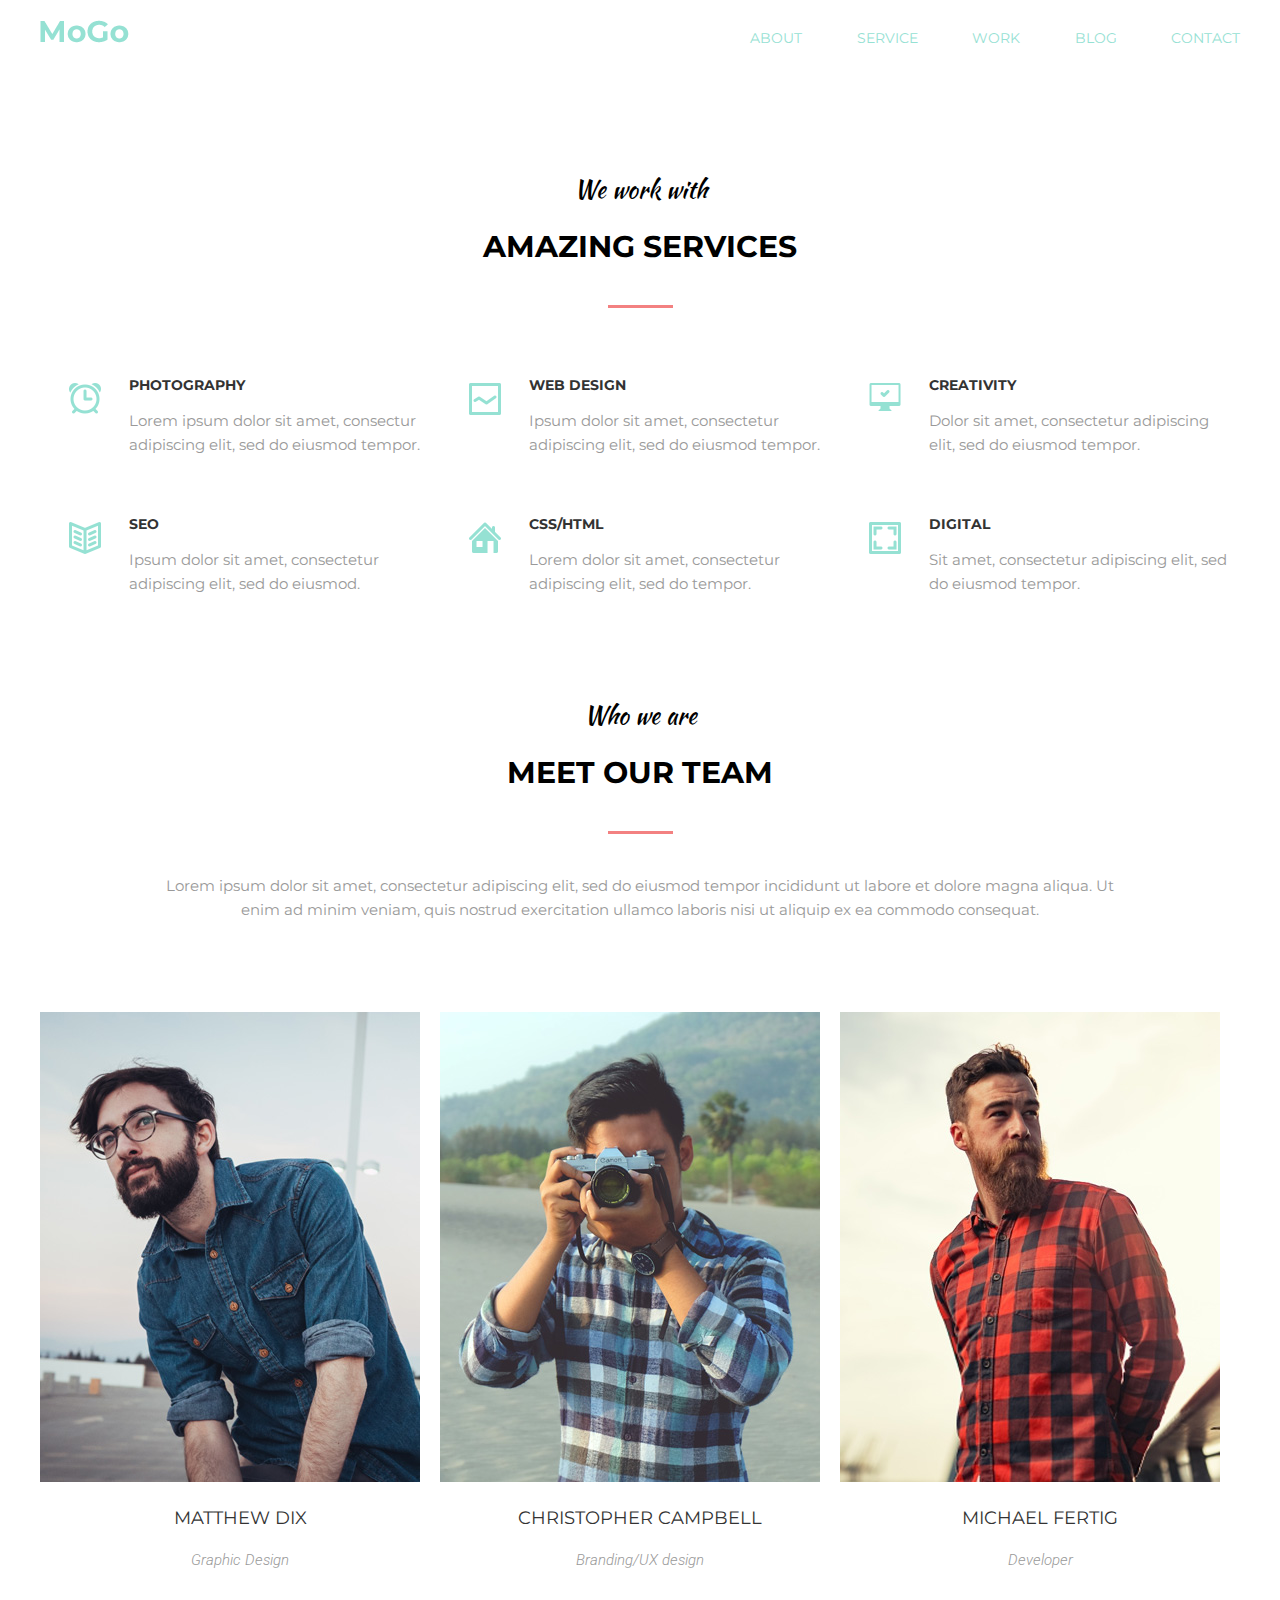
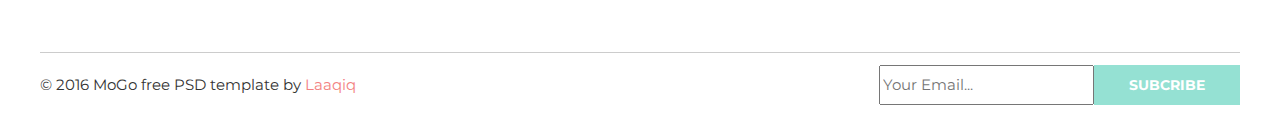
==== Homework06/index.html @ 7920e451 "Homework06" ====
<!DOCTYPE html>
<html lang="zxx">
    <head>
    <meta charset="UTF-8">
    <meta name="viewport" content="width=device-width, initial-scale=1.0">
    <meta http-equiv="X-UA-Compatible" content="ie=edge">
    <title>homework06</title>
    <link rel="stylesheet" href="css/normalize.css">
    <link href="https://fonts.googleapis.com/css?family=Kaushan+Script&display=swap" rel="stylesheet">
    <link href="https://fonts.googleapis.com/css?family=Montserrat:400,700&display=swap" rel="stylesheet">
    <link href="https://fonts.googleapis.com/css?family=Roboto:300,400,900&display=swap" rel="stylesheet">
    <link rel="stylesheet" href="css/style.css">
    </head>

    <body>
        <!-- <h1>Web and Design Studio</h1> -->
        <header class="page-header contaner">
            <nav class="menu-wrapper"> 
                <a class="logo" href="#">
                    <img src="img/icons/MoGo_logo8923.png" alt="MoGo Logo" />
                </a>
            
                <ul class="menu-list">
                    <li class="menu-list-item"><a class="menu-link" href="#">about</a></li>
                    <li class="menu-list-item"><a class="menu-link" href="#">service</a></li>
                    <li class="menu-list-item"><a class="menu-link" href="#">work</a></li>
                    <li class="menu-list-item"><a class="menu-link" href="#">blog</a></li>
                    <li class="menu-list-item"><a class="menu-link" href="#">contact</a></li>
                </ul>
            </nav>
        </header>
        <!-- Main content>  -->
        <main> 
            <!--Services-->
            <section class="services-wrapper contaner">
                
                <div class="title-wrapper"> 
                    <span class="title-pre">We work with</span>
                    <h2 class="title-main">amazing services</h2>
                </div>

                <ul class="services">
                    <li class="services-items icon-alarm">
                        <h3 class="title-item">Photography</h3>
                        <p class="text-item">Lorem ipsum dolor sit amet, consectur adipiscing elit, sed do eiusmod tempor.</p>
                    </li>
                    <li class="services-items icon-line">
                        
                        <h3 class="title-item">Web Design</h3>
                        <p class="text-item">Ipsum dolor sit amet, consectetur adipiscing elit, sed do eiusmod tempor.</p>
                    </li>
                    <li class="services-items icon-comp">
                        
                        <h3 class="title-item">Creativity</h3>
                        <p class="text-item">Dolor sit amet, consectetur adipiscing elit, sed do eiusmod tempor.</p>
                    </li>
                    <li class="services-items icon-book">
                        
                        <h3 class="title-item">seo</h3>
                        <p class="text-item">Ipsum dolor sit amet, consectetur adipiscing elit, sed do eiusmod.</p>
                    </li>
                    <li class="services-items icon-home">
                        
                        <h3 class="title-item">Css/Html</h3>
                        <p class="text-item">Lorem dolor sit amet, consectetur adipiscing elit, sed do tempor.</p>
                    </li>
                    <li class="services-items icon-image">
                        
                        <h3 class="title-item">digital</h3>
                        <p class="text-item">Sit amet, consectetur adipiscing elit, sed do eiusmod tempor.</p>
                    </li>
                </ul>
            </section>

            <!-- </div>
                <ul class="slader">
                    <li class="slader-item">
                        <div class="slader-item-image-wrapp">
                            <p class="slader-name">AFFORDABLE PARIS TOURS</p>
                            <span class="slader-category">CITY TOURS / TOUR TICKETS / TOUR GUIDES</span>
                            <button class="button-slade button-slade-right">></button>
                            <button class="button-slade button-slade-left"><</button>  
                        </div>
                    </li>
                </ul>
            </div> -->

            <!-- Team -->

            <section class="team-wrapper"> 

                <div class="title-wrapper title-team"> 
                    <span class="title-pre">Who we are</span>
                    <h2 class="title-main">meet our team</h2>
                    <p class="title-text">Lorem ipsum dolor sit amet, consectetur adipiscing elit, sed do eiusmod tempor incididunt ut labore et dolore magna aliqua. Ut enim ad minim veniam, quis nostrud exercitation ullamco laboris nisi ut aliquip ex ea commodo consequat.</p>
                </div>

                <ul class="team-list contaner">
                    
                    <li class="team-list-item contaner">
                        <div class="overlay">
                                <ul class="team-list-item-icons">
                                        <li>
                                            <a href="#" class="team-list-item-icon icon-facebook">
                                                <span class="visually-hidden">Facebook</span>
                                            </a>
                                        </li>
                                        <li>
                                            <a href="#" class="team-list-item-icon icon-twetter">
                                                <span class="visually-hidden">Twetter</span>
                                            </a>
                                        </li>                                    
                                        <li>
                                            <a href="#" class="team-list-item-icon icon-pinterest">
                                                <span class="visually-hidden">Pinterest</span>
                                            </a>
                                        </li>  
                                        <li>
                                            <a href="#" class="team-list-item-icon icon-instagram">
                                                <span class="visually-hidden">Instagram</span>
                                            </a>
                                        </li>                               
                                </ul>
                        </div>
                        <div class="team-list-image-wrapper">
                            <img src="img/Team/Desiner380470.jpg" alt="Desiner" width="380" height="470" class="team-list-image">
                        </div>
                        <div class="team-list-item-name-wrapp">
                            <h3 class="team-list-item-name">Matthew Dix</h3>
                            <span class="team-list-pos">Graphic Design</span>
                        </div>
                    </li>

                    <li class="team-list-item contaner">
                        <div class="overlay">
                            <ul class="team-list-item-icons">
                                <li>
                                    <a href="#" class="team-list-item-icon icon-facebook">
                                        <span class="visually-hidden">Facebook</span>
                                    </a>
                                </li>
                                <li>
                                    <a href="#" class="team-list-item-icon icon-twetter">
                                        <span class="visually-hidden">Twetter</span>
                                    </a>
                                </li>                                    
                                <li>
                                    <a href="#" class="team-list-item-icon icon-pinterest">
                                        <span class="visually-hidden">Pinterest</span>
                                    </a>
                                </li>  
                                <li>
                                    <a href="#" class="team-list-item-icon icon-instagram">
                                        <span class="visually-hidden">Instagram</span>
                                    </a>
                                </li>                               
                            </ul>
                        </div>
                        <div class="team-list-image-wrapper">
                            <img src="img/Team/Branding380470.jpg" alt="Branding" width="380" height="470" class="team-list-image">
                        </div>
                        <div class="team-list-item-name-wrapp">
                            <h3 class="team-list-item-name">Christopher Campbell</h3>
                            <span class="team-list-pos">Branding/UX design</span>
                        </div>
                    </li>

                    <li class="team-list-item contaner">
                        <div class="overlay">
                                <ul class="team-list-item-icons">
                                        <li>
                                            <a href="#" class="team-list-item-icon icon-facebook">
                                                <span class="visually-hidden">Facebook</span>
                                            </a>
                                        </li>
                                        <li>
                                            <a href="#" class="team-list-item-icon icon-twetter">
                                                <span class="visually-hidden">Twetter</span>
                                            </a>
                                        </li>                                    
                                        <li>
                                            <a href="#" class="team-list-item-icon icon-pinterest">
                                                <span class="visually-hidden">Pinterest</span>
                                            </a>
                                        </li>  
                                        <li>
                                            <a href="#" class="team-list-item-icon icon-instagram">
                                                <span class="visually-hidden">Instagram</span>
                                            </a>
                                        </li>                               
                                </ul>
                        </div>
                        <div class="team-list-image-wrapper">
                            <img src="img/Team/Develoner380470.jpg" alt="Developer" width="380" height="470" class="team-list-image">
                        </div>
                        <div class="team-list-item-name-wrapp">
                            <h3 class="team-list-item-name">Michael Fertig</h3>
                            <span class="team-list-pos">Developer</span>
                        </div>
                    </li>
    
                </ul>
            </section>

        </main>
        
        <!-- footer -->
        <footer class="footer contaner">
            <div class="copywrites">
                <span class="footer-details writes">© 2016 MoGo free PSD template by </span>
                <span class="footer-details author">Laaqiq</span>
            </div>
            <form class="footer-form">
            
                <p class="footer-email"><input type="email" name="login" placeholder="Your Email..."></p>
                <button class="button-subcribe">subcribe</button>
                
            </form>
        
        </footer>
    </body> 
</html>
---- Homework06/css/style.css ----
html {
    box-sizing: border-box;
}

*, *::before, *::after {
  box-sizing: inherit;
}

body {
    font-family: 'Roboto', sans-serif;
    font-family: 'Montserrat', sans-serif;
    background: rgb(255, 255, 255);
    font-size: 15px;
    line-height: 24px;
}

/* header */

.page-header {
  margin: 0 auto;
  padding: 0;
}


.menu-wrapper {
  display: flex;
  justify-content: space-between;
  align-items: flex-end;
  min-height: 50px;
    margin: 0 auto;
    padding: 0; 
  
}

.contaner {
    
    width: 1200px;
    margin: 0 auto;
    padding: 0;
}


.logo {
  display: block;
  width: 89px;
}

/* site-navigation */
.menu-list {
display: flex;
justify-content: space-between;
    list-style: none;
    width: 490px;
    margin: 0;
    padding: 0;
}


.menu-link {
  font-family: 'Montserrat', sans-serif;
    text-transform: uppercase;
    color: #95e1d3;
    text-decoration: none;
    font-size: 14px;
    line-height: 17px;
    font-weight: 400;
}

.menu-link::after {
  display: none;
  content: "";
  width: 62px;
  height: 3px;
  margin: 0 auto;
  background-color: #95e1d3;
}

.menu-link:hover:after {
  display: block;
  background-color: #f38181;
}

.menu-link:hover,
.menu-link:focus {
    color: #f38181;   
}

/* 
  services part */

.title-wrapper {
  display: flex;
  align-items: center;
  justify-content: center;
  flex-wrap: wrap;
  flex-direction: column;
  margin-top: 125px;
}

.title-pre {
  font-family: 'Kaushan Script', cursive;
  font-size: 24px;
  line-height: 29px;
}

.title-main {
  font-family: 'Montserrat', sans-serif;
  text-transform: uppercase;
  text-decoration: none;
  font-size: 30px;
  line-height: 36px;
  font-weight: bold;
}

.title-main::after {
  display: block;
  content: "";
  width: 65px;
  height: 3px;
  margin: 0 auto;
  margin-top: 40px;
  /* margin-bottom: 12px;  */
  background-color: #f38181;
}

/* <!--Services-list--> */

.services {
  list-style: none;
  color: #999999;
  display: flex;
    margin: 0 auto;
    padding: 0;
    /* background-color: #212121; */
    flex-wrap: wrap;
    justify-content: space-around;
}

 .services-items {
    position: relative;
    width: 382px;
    margin-top: 30px;
    padding-left: 80px;
    /* background: #e9f0fd; */
    /* cursor: pointer; */
    /* box-shadow: 2px 2px 2px 2px hsla(0, 0%, 0%, .2); */
  }

  .services-items::before {
    position: absolute;
    left: 20px;
    top: 20px;
    content: "";
    display: inline-block;
    width: 32px;
    background-color: transparent;
    
  }

  .icon-alarm::before {
    background-image: url(../img/icons/ALARM3231.png);
    height: 31px;
  }

  .icon-line::before {
    background-image: url(../img/icons/LINE\ GRAPH3232.png);
    height: 32px;
  }

  .icon-comp::before {
    background-image: url(../img/icons/COMPUTER\ _\ OK3228.png);
    height: 28px;
  }

  .icon-book::before {
    background-image: url(../img/icons/BOOK\ 23232.png);
    height: 32px;
  }

  .icon-home::before {
    background-image: url(../img/icons/HOME3231.png);
    height: 31px;
  }

  .icon-image::before {
    background-image: url(../img/icons/IMAGE3232.png);
    height: 32px;
  }
  
  .title-item {
  font-family: 'Montserrat', sans-serif;
  text-transform: uppercase;
  text-decoration: none;
  font-size: 14px;
  line-height: 17px;
  color: #333333;
  }

  /* <!-- Team --> */

  .title-team {
    margin-top: 90px;
  }

.title-text {
  display: block;
  width: 980px;
  margin: 0 auto;
  margin-bottom: 90px;
  color: #999999;
  text-align: center;
  margin-top: 15px;
}
  
.team-list {
  list-style: none;
  display: flex;
  justify-content: space-between;
}

.team-list-item {
  position: relative;
  transition-property: overlay;
}

.overlay {
  background-image: -moz-linear-gradient( 90deg, rgb(252,227,138) 0%, rgb(243,129,129) 100%);
  background-image: -webkit-linear-gradient( 90deg, rgb(252,227,138) 0%, rgb(243,129,129) 100%);
  background-image: -ms-linear-gradient( 90deg, rgb(252,227,138) 0%, rgb(243,129,129) 100%);
  position: absolute;
  width: 380px;
  height: 470px;
  z-index: 19;
  opacity: 0;
}

.team-list-item:hover .overlay {
  opacity: 0.9;
  box-shadow: 10px 10px 0 0 rgb(149, 225, 211);
  transform: translate(-10px,-10px);
  transition-duration: .2s;
  transition-timing-function: linear;
}

.team-list-item-name-wrapp {
  margin-bottom: 80px;
  text-align: center;
}

.team-list-item-name {
  color: #333333;
  text-transform: uppercase;
  font-weight: 400;
}

.team-list-pos {
  font-family: 'Roboto', sans-serif;
  color: #999999;
  font-style: italic;
  font-weight: 300;
}
  
.team-list-item-icons {
  position: absolute;
  display: inline-block;
  top: 200px;
  left: 70px;
  width: 100%;
  height: 59px;
  border: none;
  padding: 0;
  margin: 0; 
  list-style: none;
  z-index: 20;   
  }

.team-list-item-icons li {
  display: inline-block;
}

.team-list-item-icon {
  display: block;
  border: none;
  padding: 0;
  margin: 0;
  background-color: #fce38a;
  background-repeat: no-repeat;
  background-position: center;
  width: 59px;
  height: 59px;
  cursor: pointer;
  z-index: 20;
  }

.icon-facebook {
  background-image: url('../img/socials/facebook1326.png');
}

.icon-twetter {
  background-image: url('../img/socials/twitter2622.png');
}

.icon-pinterest {
  background-image: url('../img/socials/pinterest2126.png');
}

.icon-instagram {
  background-image: url('../img/socials/instagram2626.png');
}

.team-list-item-icon:hover {
  background-color: #95e1d3;
  opacity: 1;
}

/* footer part */
  
.footer {
  display: flex;
  justify-content: space-between;
  align-items: center;
  height: 65px;
  padding: 0;
  border-top: 1px solid #cccccc;
}

.button-subcribe {
  border: none;
  margin: 0;
  padding: 12px 35px;
  background-color: #95e1d3;
  font-size: 14px;
  font-weight: bold;
  text-transform: uppercase;
  color: white;
  cursor: pointer;
}

.footer-form {
  display: flex;
  align-items: center;
}

.footer-email {
  display: flex;
  margin: 0;
  height: 40px;
  align-content: stretch;
  font-style: italic;
}

.footer-details {
   font-family: 'Montserrat', sans-serif;
}

.writes {
  color: #333333;
}

.author {
    color: #f38181;
}

/* visually-hidden helper */
.visually-hidden:not(:focus):not(:active),
input[type=«checkbox»].visually-hidden,
input[type=«radio»].visually-hidden {
  position: absolute;

  width: 1px;
  height: 1px;
  margin: -1px;
  border: 0;
  padding: 0;

  white-space: nowrap;

  clip-path: inset(100%);
  clip: rect(0 0 0 0);
  overflow: hidden;
}
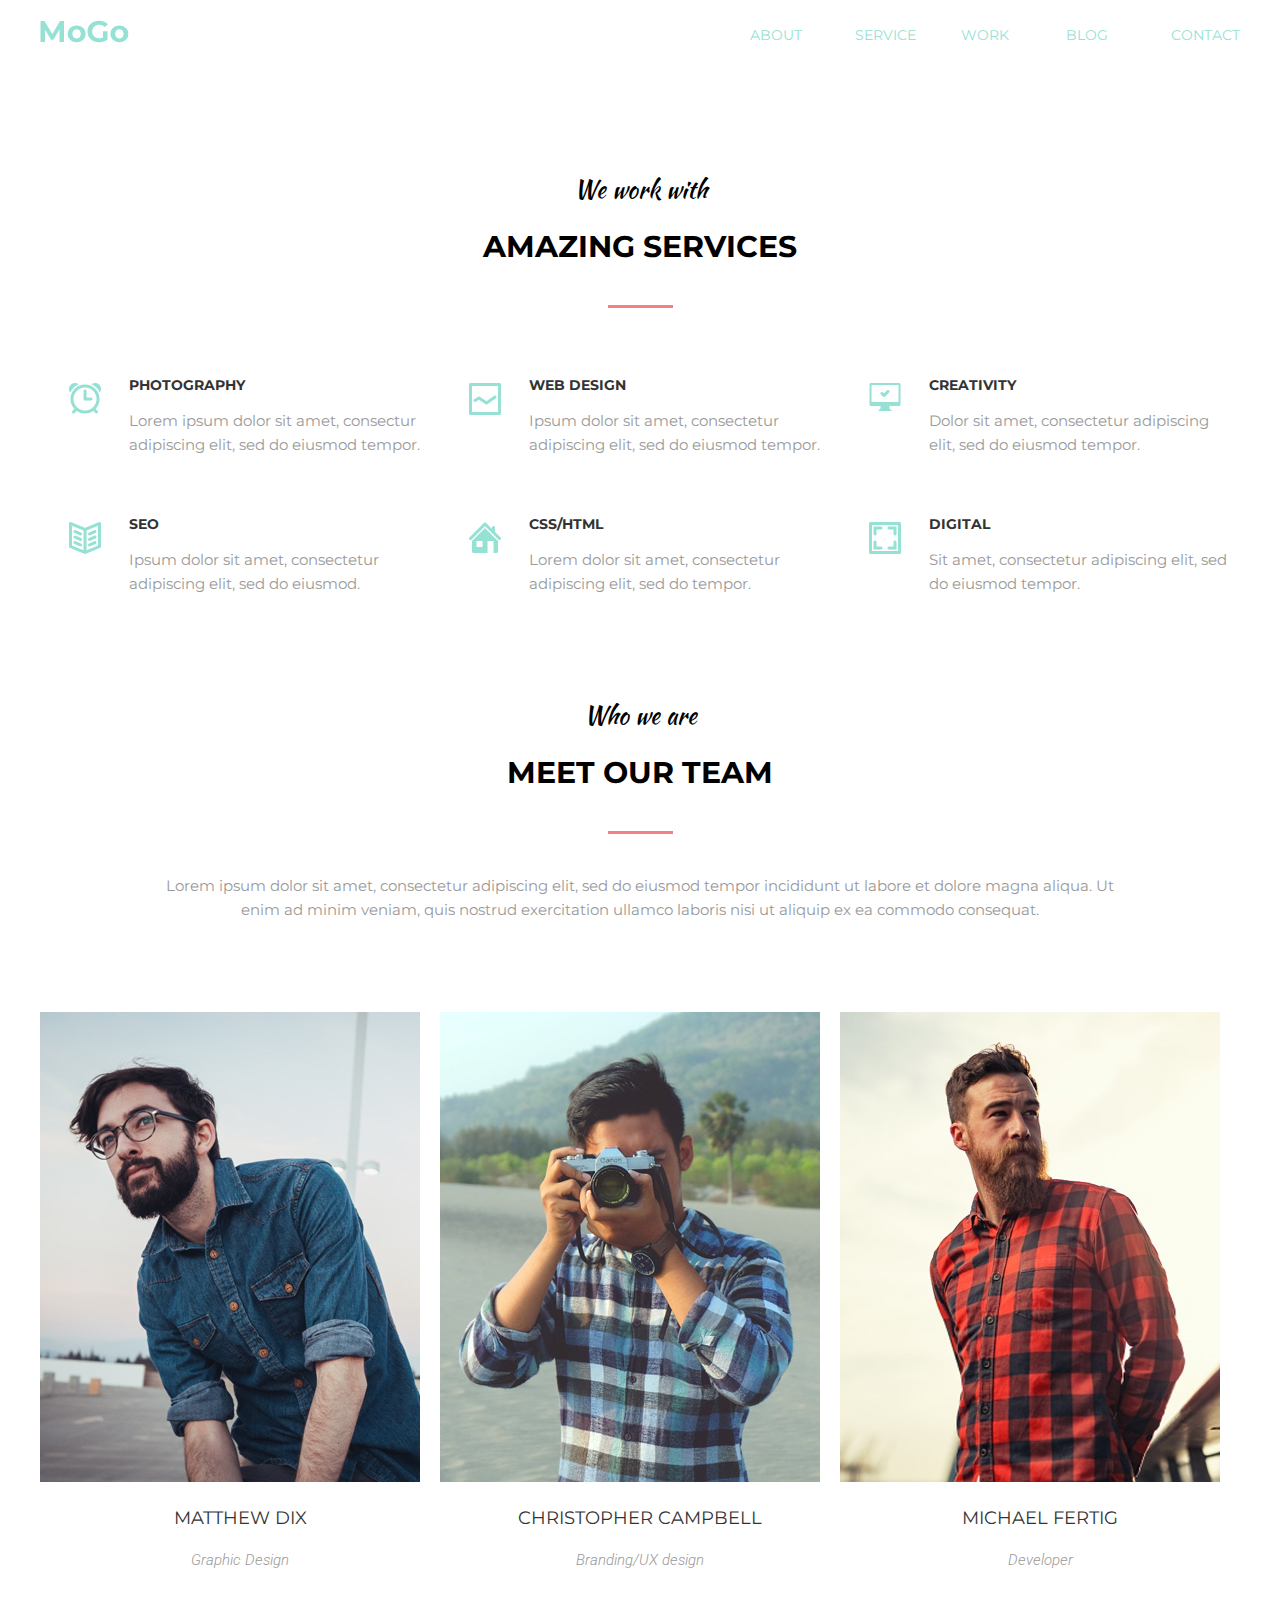
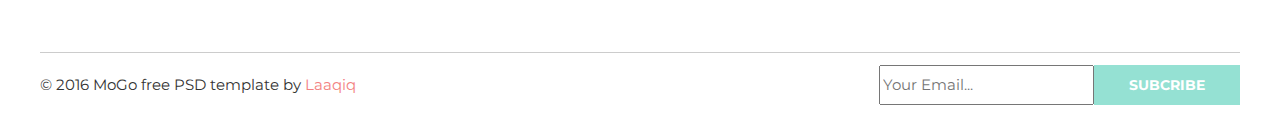
==== commit 5f9c9e07: "HW6changes+HW7DONE" ====
--- a/Homework06/index.html
+++ b/Homework06/index.html
@@ -99,6 +99,7 @@
                     
                     <li class="team-list-item contaner">
                         <div class="overlay">
+                            <div class="team-list-item-icons-wrapper">
                                 <ul class="team-list-item-icons">
                                         <li>
                                             <a href="#" class="team-list-item-icon icon-facebook">
@@ -121,6 +122,7 @@
                                             </a>
                                         </li>                               
                                 </ul>
+                            </div>    
                         </div>
                         <div class="team-list-image-wrapper">
                             <img src="img/Team/Desiner380470.jpg" alt="Desiner" width="380" height="470" class="team-list-image">
--- a/Homework06/css/style.css
+++ b/Homework06/css/style.css
@@ -27,16 +27,16 @@
   justify-content: space-between;
   align-items: flex-end;
   min-height: 50px;
-    margin: 0 auto;
-    padding: 0; 
+  margin: 0 auto;
+  padding: 0; 
   
 }
 
 .contaner {
     
-    width: 1200px;
-    margin: 0 auto;
-    padding: 0;
+  width: 1200px;
+  margin: 0 auto;
+  padding: 0;
 }
 
 
@@ -47,27 +47,28 @@
 
 /* site-navigation */
 .menu-list {
-display: flex;
-justify-content: space-between;
-    list-style: none;
-    width: 490px;
-    margin: 0;
-    padding: 0;
+  display: flex;
+  justify-content: space-between;
+  list-style: none;
+  width: 490px;
+  margin: 0;
+  padding: 0;
 }
 
 
 .menu-link {
   font-family: 'Montserrat', sans-serif;
-    text-transform: uppercase;
-    color: #95e1d3;
-    text-decoration: none;
-    font-size: 14px;
-    line-height: 17px;
-    font-weight: 400;
+  text-transform: uppercase;
+  color: #95e1d3;
+  text-decoration: none;
+  font-size: 14px;
+  line-height: 17px;
+  font-weight: 400;
 }
 
 .menu-link::after {
-  display: none;
+  opacity: 0;
+  display: flex;
   content: "";
   width: 62px;
   height: 3px;
@@ -76,7 +77,8 @@
 }
 
 .menu-link:hover:after {
-  display: block;
+  display: flex;
+  opacity: 1;
   background-color: #f38181;
 }
 
@@ -141,9 +143,7 @@
     width: 382px;
     margin-top: 30px;
     padding-left: 80px;
-    /* background: #e9f0fd; */
-    /* cursor: pointer; */
-    /* box-shadow: 2px 2px 2px 2px hsla(0, 0%, 0%, .2); */
+    
   }
 
   .services-items::before {
@@ -198,9 +198,9 @@
 
   /* <!-- Team --> */
 
-  .title-team {
-    margin-top: 90px;
-  }
+.title-team {
+  margin-top: 90px;
+}
 
 .title-text {
   display: block;
@@ -220,7 +220,6 @@
 
 .team-list-item {
   position: relative;
-  transition-property: overlay;
 }
 
 .overlay {
@@ -230,17 +229,38 @@
   position: absolute;
   width: 380px;
   height: 470px;
-  z-index: 19;
+  z-index: 1;
   opacity: 0;
+  transition-duration: .2s;
+  transition-timing-function: linear;
 }
 
 .team-list-item:hover .overlay {
+  transform: translate(-10px,-10px);
+  /* transition-duration: .2s;
+  transition-timing-function: linear; */
+  position: absolute;
+  z-index: 2;
   opacity: 0.9;
   box-shadow: 10px 10px 0 0 rgb(149, 225, 211);
-  transform: translate(-10px,-10px);
-  transition-duration: .2s;
-  transition-timing-function: linear;
-}
+}
+
+.team-list-item-icons-wrapper {
+  position: relative;
+  width: 380px;
+  height: 470px;
+  z-index: 10;
+  opacity: 0;
+}
+
+.team-list-item-icons-wrapper:hover {
+  position: relative;
+  width: 380px;
+  height: 470px;
+  z-index: 22;
+  opacity: 1;
+}
+
 
 .team-list-item-name-wrapp {
   margin-bottom: 80px;
@@ -271,15 +291,21 @@
   padding: 0;
   margin: 0; 
   list-style: none;
-  z-index: 20;   
+  z-index: 23;   
+  opacity: 1;
   }
 
 .team-list-item-icons li {
-  display: inline-block;
+  display: flex;
+  position: relative;
+  opacity: 1;
+  z-index: 30;
 }
 
 .team-list-item-icon {
-  display: block;
+  display: flex;
+  position: absolute;
+  opacity: 1;
   border: none;
   padding: 0;
   margin: 0;
@@ -289,8 +315,8 @@
   width: 59px;
   height: 59px;
   cursor: pointer;
-  z-index: 20;
-  }
+  z-index: 33;
+}
 
 .icon-facebook {
   background-image: url('../img/socials/facebook1326.png');
@@ -298,19 +324,23 @@
 
 .icon-twetter {
   background-image: url('../img/socials/twitter2622.png');
+  left: 60px; 
 }
 
 .icon-pinterest {
   background-image: url('../img/socials/pinterest2126.png');
+  left: 120px;
 }
 
 .icon-instagram {
   background-image: url('../img/socials/instagram2626.png');
+  left: 180px;
 }
 
 .team-list-item-icon:hover {
   background-color: #95e1d3;
   opacity: 1;
+  z-index: 35;
 }
 
 /* footer part */
